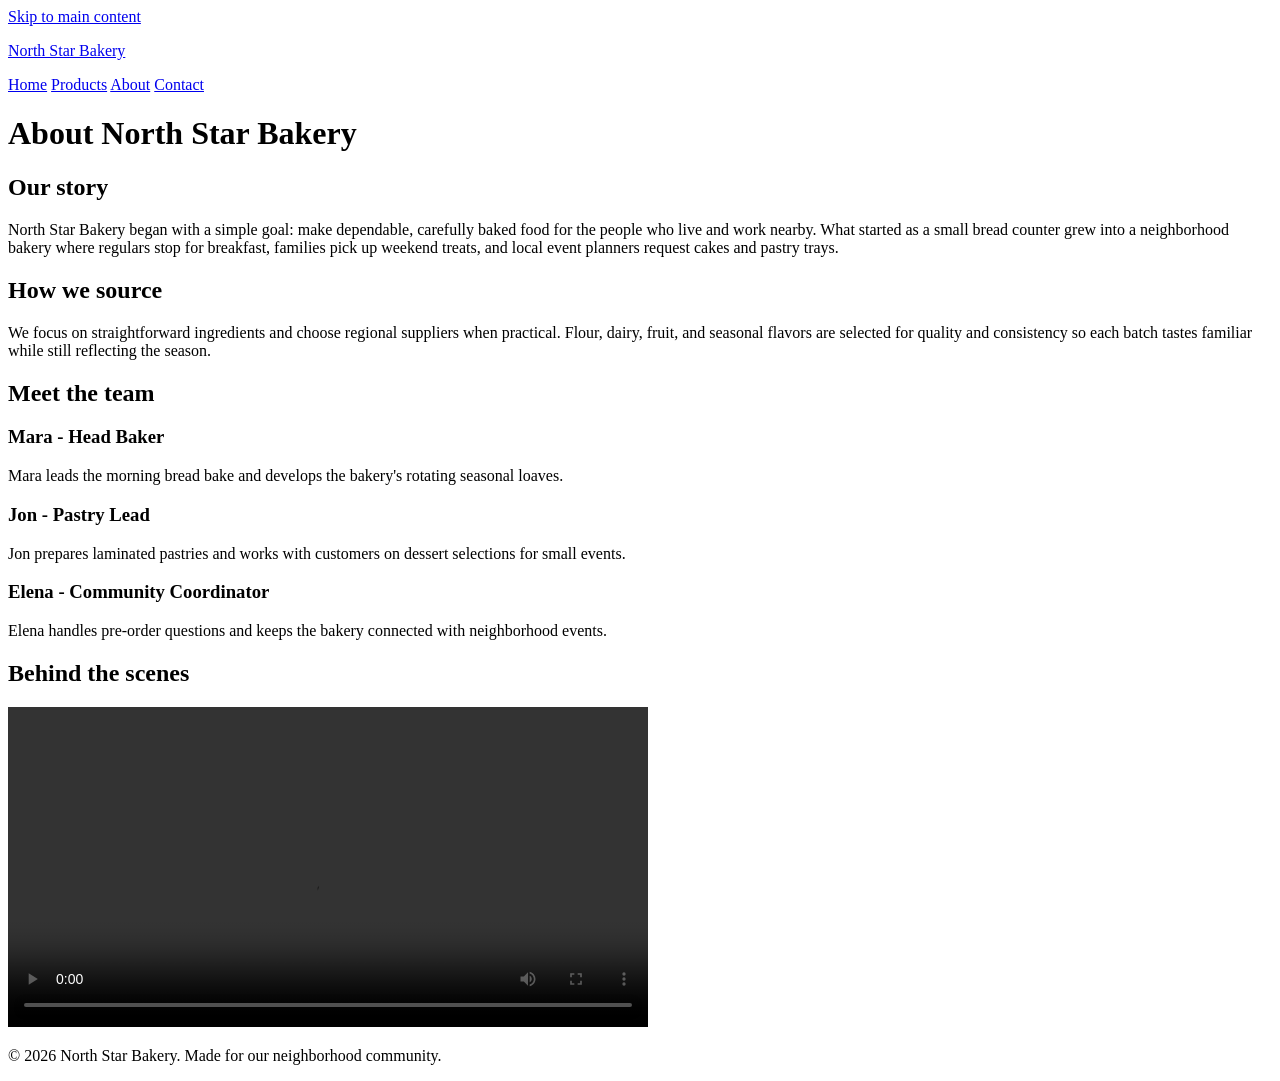
==== about.html @ 28b19314 "Add about page" ====
<!DOCTYPE html>
<html lang="en">
<head>
  <meta charset="UTF-8">
  <meta name="viewport" content="width=device-width, initial-scale=1.0">
  <title>North Star Bakery | About</title>
  <link rel="stylesheet" href="css/styles.css">
</head>
<body>
  <a class="skip-link" href="#main-content">Skip to main content</a>
  <header class="site-header">
    <p class="brand"><a href="index.html">North Star Bakery</a></p>
    <nav class="site-nav" aria-label="Primary navigation">
      <a href="index.html">Home</a>
      <a href="products.html">Products</a>
      <a href="about.html" aria-current="page">About</a>
      <a href="contact.html">Contact</a>
    </nav>
  </header>

  <main id="main-content" class="site-main">
    <h1>About North Star Bakery</h1>

    <section class="content-panel">
      <h2>Our story</h2>
      <p>North Star Bakery began with a simple goal: make dependable, carefully baked food for the people who live and work nearby. What started as a small bread counter grew into a neighborhood bakery where regulars stop for breakfast, families pick up weekend treats, and local event planners request cakes and pastry trays.</p>
    </section>

    <section class="content-panel">
      <h2>How we source</h2>
      <p>We focus on straightforward ingredients and choose regional suppliers when practical. Flour, dairy, fruit, and seasonal flavors are selected for quality and consistency so each batch tastes familiar while still reflecting the season.</p>
    </section>

    <section class="team-section">
      <h2>Meet the team</h2>
      <div class="card-row">
      <article class="team-card">
        <h3>Mara - Head Baker</h3>
        <p>Mara leads the morning bread bake and develops the bakery's rotating seasonal loaves.</p>
      </article>
      <article class="team-card">
        <h3>Jon - Pastry Lead</h3>
        <p>Jon prepares laminated pastries and works with customers on dessert selections for small events.</p>
      </article>
      <article class="team-card">
        <h3>Elena - Community Coordinator</h3>
        <p>Elena handles pre-order questions and keeps the bakery connected with neighborhood events.</p>
      </article>
      </div>
    </section>

    <section class="content-panel media-panel">
      <h2>Behind the scenes</h2>
      <video controls width="640">
        <source src="media/bakery-behind-scenes_c.mp4" type="video/mp4">
        Your browser does not support the video element. Contact us if you would like to learn more about how our breads and pastries are made.
      </video>
    </section>
  </main>

  <footer class="site-footer">
    <p>&copy; 2026 North Star Bakery. Made for our neighborhood community.</p>
  </footer>
</body>
</html>
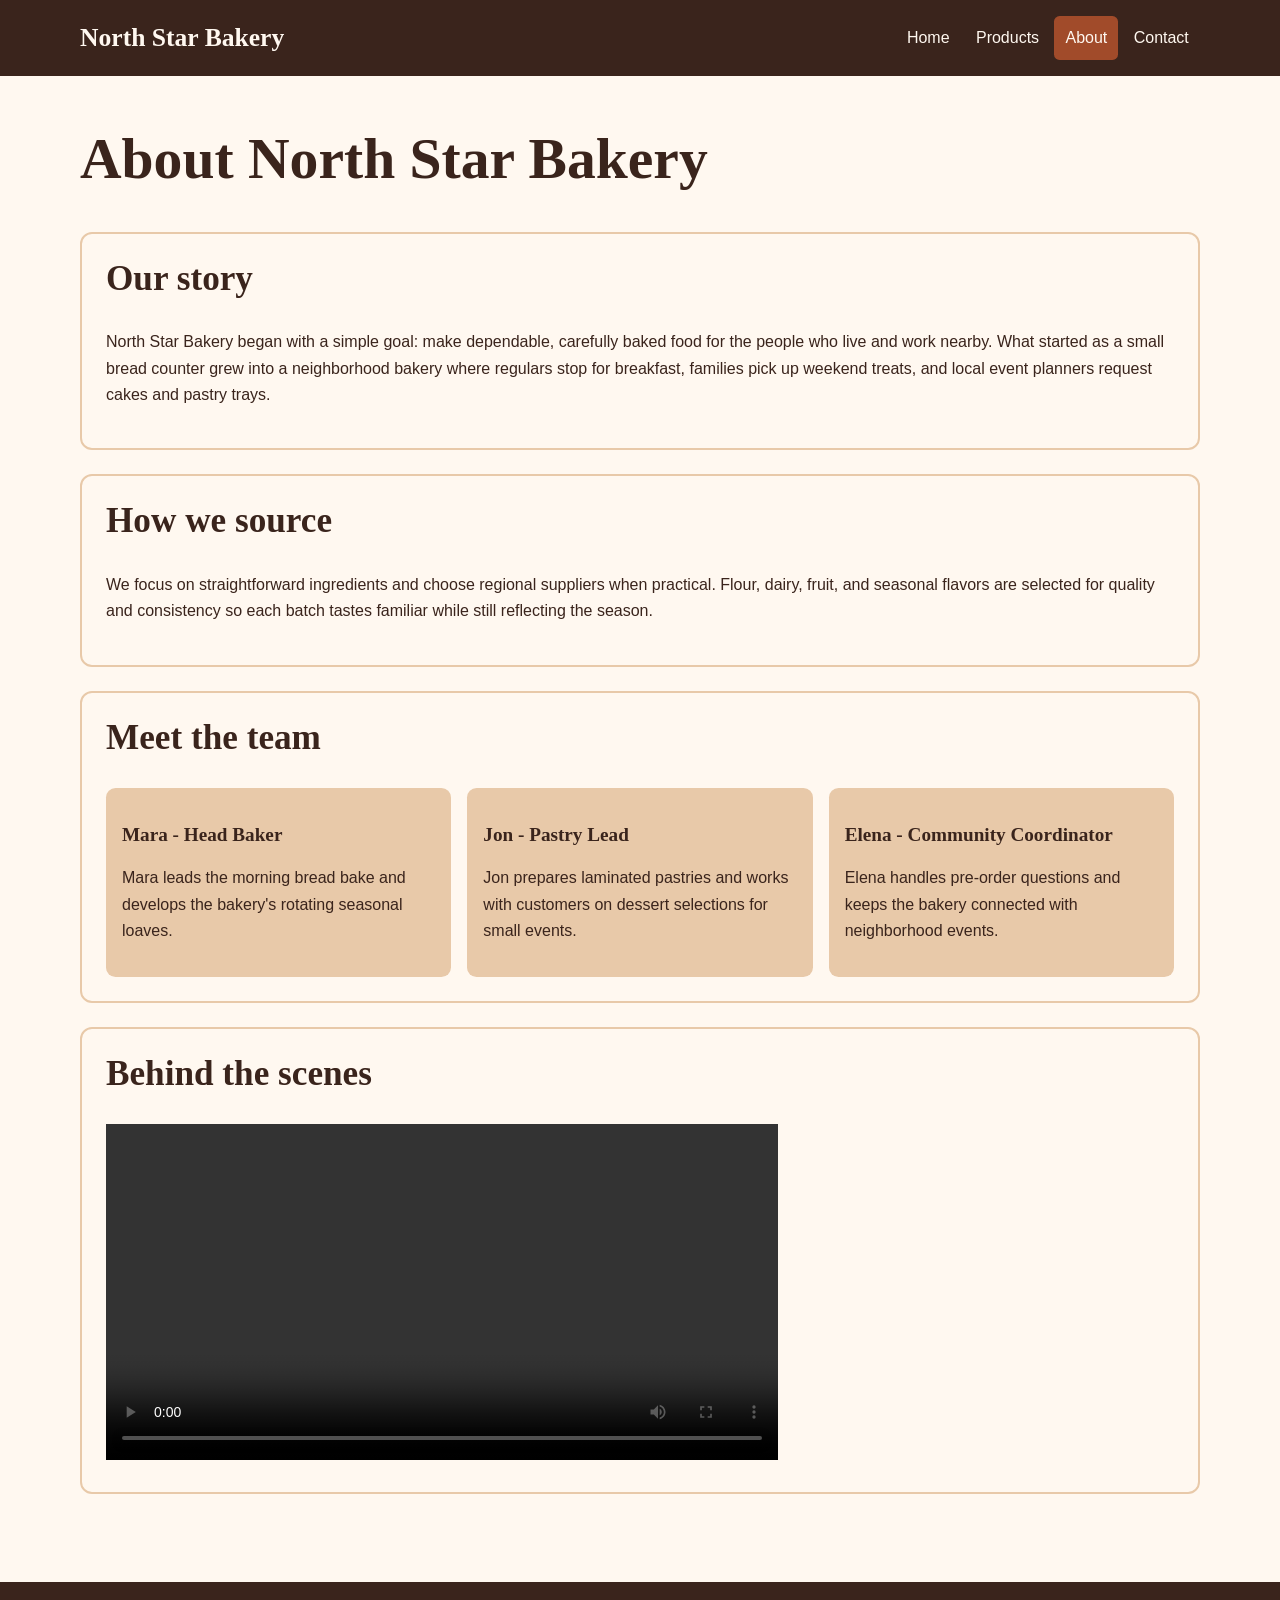
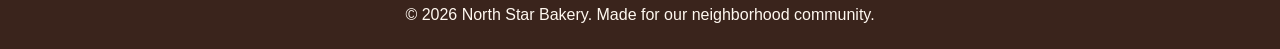
==== commit 124ad34f: "Embed lightweight hosted video preview" ====
--- a/about.html
+++ b/about.html
@@ -52,7 +52,7 @@
     <section class="content-panel media-panel">
       <h2>Behind the scenes</h2>
       <video controls width="640">
-        <source src="media/bakery-behind-scenes_c.mp4" type="video/mp4">
+        <source src="[data-uri]" type="video/mp4">
         Your browser does not support the video element. Contact us if you would like to learn more about how our breads and pastries are made.
       </video>
     </section>
--- a/css/styles.css
+++ b/css/styles.css
@@ -0,0 +1,380 @@
+:root {
+  --cream: #fff8f0;
+  --espresso: #3a241c;
+  --terracotta: #a14b2a;
+  --wheat: #e8c9a9;
+}
+
+* {
+  box-sizing: border-box;
+}
+
+html {
+  scroll-behavior: smooth;
+}
+
+body {
+  margin: 0;
+  background: var(--cream);
+  color: var(--espresso);
+  font-family: Arial, sans-serif;
+  font-size: 1rem;
+  line-height: 1.65;
+}
+
+a {
+  color: var(--terracotta);
+  text-underline-offset: 0.2em;
+}
+
+a:hover {
+  text-decoration-thickness: 0.14em;
+}
+
+a:focus-visible,
+button:focus-visible,
+input:focus-visible,
+textarea:focus-visible {
+  outline: 3px solid var(--terracotta);
+  outline-offset: 3px;
+}
+
+.skip-link {
+  position: absolute;
+  left: -9999px;
+  top: 0;
+  z-index: 1000;
+  padding: 0.65rem 1rem;
+  background: var(--cream);
+  color: var(--espresso);
+}
+
+.skip-link:focus {
+  left: 0.75rem;
+  top: 0.75rem;
+}
+
+h1,
+h2,
+h3,
+.brand {
+  font-family: Georgia, serif;
+  line-height: 1.2;
+}
+
+h1 {
+  margin-top: 0;
+  font-size: clamp(2rem, 8vw, 3.6rem);
+}
+
+h2 {
+  margin-top: 0;
+  font-size: clamp(1.5rem, 5vw, 2.2rem);
+}
+
+h3 {
+  font-size: 1.2rem;
+}
+
+.site-header {
+  background: var(--espresso);
+  color: var(--cream);
+  padding: 1rem;
+}
+
+.brand {
+  margin: 0 0 0.8rem;
+  font-size: 1.6rem;
+  font-weight: 700;
+}
+
+.brand a,
+.site-nav a {
+  color: var(--cream);
+  text-decoration: none;
+}
+
+.site-nav {
+  display: flex;
+  flex-direction: column;
+  gap: 0.25rem;
+}
+
+.site-nav a {
+  display: block;
+  padding: 0.55rem 0.7rem;
+  border-radius: 0.35rem;
+}
+
+.site-nav a:hover,
+.site-nav a[aria-current="page"] {
+  background: var(--terracotta);
+}
+
+.site-main {
+  width: min(100% - 2rem, 70rem);
+  margin: 0 auto;
+  padding: 2rem 0 3rem;
+}
+
+.page-heading {
+  max-width: 48rem;
+  margin-bottom: 2rem;
+}
+
+.hero,
+.feature-section,
+.contact-layout,
+.card-row {
+  display: flex;
+  flex-direction: column;
+}
+
+.hero,
+.feature-section {
+  gap: 1.5rem;
+  align-items: center;
+  padding: 1.25rem;
+  background: var(--wheat);
+  border-radius: 0.75rem;
+  margin-bottom: 2rem;
+}
+
+.hero-copy,
+.feature-copy {
+  flex: 1 1 0;
+}
+
+.hero-image,
+.wide-image,
+.feature-picture img,
+.signature-figure img {
+  display: block;
+  width: 100%;
+  height: auto;
+  border-radius: 0.6rem;
+}
+
+.hero-image {
+  flex: 1 1 0;
+  max-width: 32rem;
+}
+
+.feature-picture {
+  display: block;
+  flex: 1 1 0;
+  width: 100%;
+}
+
+.content-panel,
+.visit-panel,
+.product-group,
+.team-section,
+.signature-figure,
+.request-form,
+.contact-details {
+  margin: 0 0 1.5rem;
+  padding: 1.25rem;
+  border: 2px solid var(--wheat);
+  border-radius: 0.75rem;
+}
+
+.visit-panel {
+  background: var(--espresso);
+  color: var(--cream);
+}
+
+.visit-panel a {
+  color: var(--cream);
+}
+
+.wide-image {
+  max-height: 28rem;
+  object-fit: cover;
+  margin: 0 0 2rem;
+}
+
+.product-group,
+.team-section {
+  overflow: hidden;
+}
+
+.product-card,
+.team-card {
+  padding: 1rem;
+  background: var(--wheat);
+  border-radius: 0.6rem;
+  margin-bottom: 1rem;
+}
+
+.product-card:last-child,
+.team-card:last-child {
+  margin-bottom: 0;
+}
+
+.signature-figure {
+  background: var(--wheat);
+}
+
+.signature-figure figcaption {
+  padding-top: 0.75rem;
+  font-weight: 700;
+}
+
+.media-panel video,
+audio {
+  width: 100%;
+  max-width: 42rem;
+}
+
+.contact-layout {
+  gap: 1.5rem;
+}
+
+.request-form,
+.contact-details {
+  flex: 1 1 0;
+}
+
+fieldset {
+  margin: 0 0 1.25rem;
+  padding: 1rem;
+  border: 2px solid var(--wheat);
+  border-radius: 0.5rem;
+}
+
+legend,
+label {
+  font-weight: 700;
+}
+
+input[type="text"],
+input[type="email"],
+input[type="date"],
+textarea {
+  width: 100%;
+  margin-top: 0.35rem;
+  padding: 0.7rem;
+  border: 2px solid var(--espresso);
+  border-radius: 0.35rem;
+  background: var(--cream);
+  color: var(--espresso);
+  font: inherit;
+}
+
+textarea {
+  resize: vertical;
+}
+
+button {
+  border: 0;
+  border-radius: 0.4rem;
+  padding: 0.8rem 1.25rem;
+  background: var(--terracotta);
+  color: var(--cream);
+  font: inherit;
+  font-weight: 700;
+  cursor: pointer;
+}
+
+button:hover {
+  background: var(--espresso);
+}
+
+address {
+  font-style: normal;
+}
+
+.site-footer {
+  padding: 1.25rem 1rem;
+  background: var(--espresso);
+  color: var(--cream);
+  text-align: center;
+}
+
+.site-footer p {
+  margin: 0;
+}
+
+@media screen and (min-width: 48rem) {
+  .site-header {
+    display: flex;
+    align-items: center;
+    justify-content: space-between;
+    gap: 2rem;
+    padding: 1rem max(2rem, calc((100% - 70rem) / 2));
+  }
+
+  .brand {
+    margin: 0;
+  }
+
+  .site-nav {
+    flex-direction: row;
+    flex-wrap: wrap;
+  }
+
+  .hero,
+  .feature-section,
+  .contact-layout {
+    flex-direction: row;
+  }
+
+  .hero,
+  .feature-section {
+    padding: 2rem;
+  }
+
+  .card-row {
+    flex-direction: row;
+    gap: 1rem;
+    align-items: stretch;
+  }
+
+  .team-card {
+    flex: 1 1 0;
+    margin-bottom: 0;
+  }
+
+  .product-group {
+    display: flex;
+    flex-wrap: wrap;
+    gap: 1rem;
+  }
+
+  .product-group h2 {
+    flex-basis: 100%;
+  }
+
+  .product-card {
+    flex: 1 1 18rem;
+    margin-bottom: 0;
+  }
+
+  .request-form {
+    flex-basis: 66%;
+  }
+
+  .contact-details {
+    flex-basis: 34%;
+    align-self: flex-start;
+    background: var(--wheat);
+  }
+}
+
+@media screen and (min-width: 70rem) {
+  .site-main {
+    padding-top: 3rem;
+    padding-bottom: 4rem;
+  }
+
+  .content-panel,
+  .visit-panel,
+  .product-group,
+  .team-section,
+  .signature-figure,
+  .request-form,
+  .contact-details {
+    padding: 1.5rem;
+  }
+}
